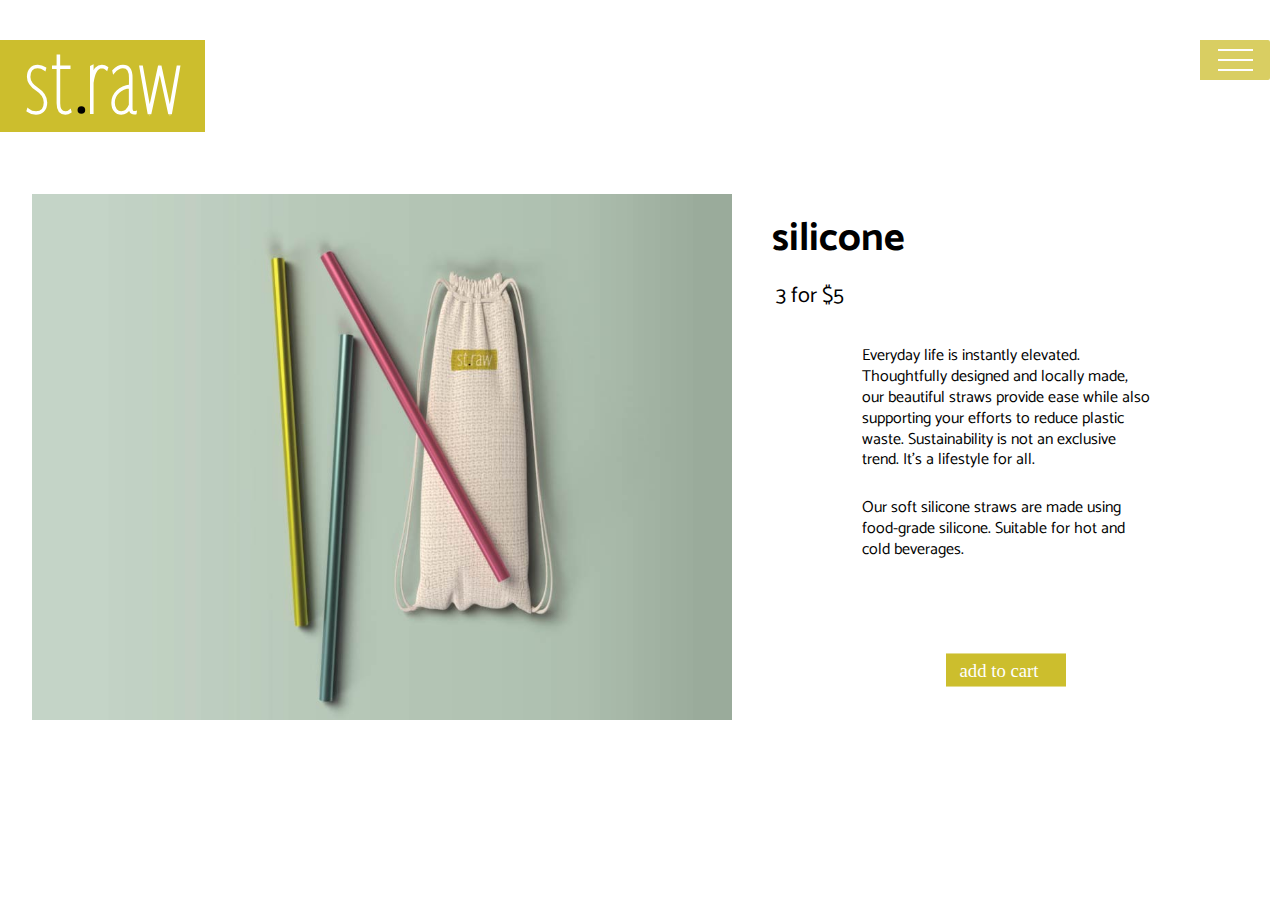
==== product-silicone.html @ 95b0e968 "pages added" ====
<!DOCTYPE html>
<html lang="en">
<head>
    <meta charset="UTF-8">
    <meta name="viewport" content="width=device-width, initial-scale=1.0">
    <title>st. raw</title>
    <link rel="stylesheet" href="./assets/css/style-product.css">
    <link rel="stylesheet" media="screen and (min-width: 992px)" href="./assets/css/desktop-product.css">
</head>
<body>

    <header class="header logo-nav-wrapper header-shrink">
        <div>
            <img src="./assets/img/st-raw.svg" alt="saint raw logo" class="logo">
            <!--h1 class="company-title">st. raw</h1-->

        </div>


        <nav>
            <div class="outer-menu">
                <input class="checkbox-toggle" type="checkbox" />
                <div class="hamburger">
                    <div></div>
                </div>
                <div class="menu">
                    <div>
                        <div>
                            <ul>
                                <li><a href="#">home</a></li>
                                <li><a href="#">shop</a></li>
                                <li><a href="#">about</a></li>
                                <li><a href="#">my cart</a></li>
                            </ul>
                        </div>
                    </div>
                </div>
            </div>
        </nav>

    </header>

    <main>
        <div class="products">

            <div class="product-image">
                <img src="./assets/img/metal-product-shot.jpg" alt="">
            </div>

            <h1 class="title"> silicone</h1>
            <h2 class="price"> 3 for $5</h2>
            <p class="description">Everyday life is instantly elevated. Thoughtfully designed and locally made, our beautiful straws provide ease while also supporting your efforts to reduce plastic waste. Sustainability is not an exclusive trend. It’s a lifestyle for all.
            </p>

            <p class="material-description">
                Our soft silicone straws are made using food-grade silicone. Suitable for hot and cold beverages.
            </p>


            <div class="add-to-cart">
                <a href=""><img src="./assets/img/add-to-cart-icon.svg" width="120" height="120" alt="add to cart button">
                </a>
            </div>
        </div>

    </main>



</body>
</html>
---- assets/css/style-product.css ----
@import url('https://fonts.googleapis.com/css2?family=Catamaran:wght@100;200&family=Oxygen:wght@300&display=swap');

html {
  scroll-behavior: smooth;
}

body {
  background: #ffffff;
  margin: 0;
  padding: 0;
}

.header {
  display: grid;
  grid-template-columns: 1fr 1fr;
}

.logo {
  width: 40%;
  margin-top: 30px;
}

.logo-nav-wrapper {
  position: sticky;
  position: -webkit-sticky;
  top: 0;
  z-index: 3;
  background: #fff;
}

.logo-nav-wrapper.header-shrink {
  padding: 10px 0;
}

.products {
  display: grid;
  grid-template-columns: 1fr;
  grid-template-rows: 1fr 1fr 1fr 1fr;
}

.title {
  grid-column: 1 / 2;
  grid-row: 2 / 3;
  margin-top: 3.5em;
  margin-left: 1em;
  font-family: 'Catamaran', sans-serif;
  font-size: 28px;
}

.price {
  grid-column: 1 / 2;
  grid-row: 2 / 3;
  margin-top: 8.5em;
  margin-left: 2em;
  font-family: 'Catamaran', sans-serif;
  font-size: 16px;
  font-weight: normal;
}

.product-image {
  /* place-self: center; */
  grid-column: 1 / 2;
  grid-row: 1 / 3;
}
.product-image img {
  margin-top: 2em;
  width: 100%;
}

.description {
  grid-column: 1 / 2;
  grid-row: 2 / 4;
  margin-top: 14em;
  margin-left: auto;
  margin-right: auto;
  width: 18em;
  font-family: 'Catamaran', sans-serif;
  font-size: 13px;
  line-height: 1.3;
}

.material-description {
  grid-column: 1 / 2;
  grid-row: 3 / 4;
  margin-top: 9em;
  margin-left: auto;
  margin-right: auto;
  width: 18em;
  font-family: 'Catamaran', sans-serif;
  font-size: 13px;
  line-height: 1.3;
}

.add-to-cart {
  grid-column: 1 / 2;
  grid-row: 4 / 5;
  margin-top: -4em;
  place-self: center;
}

/*navigation-style*/
.flex-center {
  display: -webkit-box;
  display: flex;
  -webkit-box-align: center;
  align-items: center;
  -webkit-box-pack: center;
  justify-content: center;
}

a,
a:visited,
a:hover,
a:active {
  color: inherit;
  text-decoration: none;
}

.outer-menu {
  position: fixed;
  margin-top: 30px;
  right: 10px;
  z-index: 1;
}
.outer-menu .checkbox-toggle {
  position: absolute;
  top: 0;
  right: 0;
  z-index: 2;
  cursor: pointer;
  width: 60px;
  height: 60px;
  opacity: 0;
}
.outer-menu .checkbox-toggle:checked + .hamburger > div {
  transform: rotate(135deg);
}

.outer-menu .checkbox-toggle:checked + .hamburger > div:before,
.outer-menu .checkbox-toggle:checked + .hamburger > div:after {
  top: 0;
  transform: rotate(90deg);
}
.outer-menu .checkbox-toggle:checked + .hamburger > div:after {
  opacity: 0;
}
.outer-menu .checkbox-toggle:checked ~ .menu {
  pointer-events: auto;
  visibility: visible;
}
.outer-menu .checkbox-toggle:checked ~ .menu > div {
  transform: scale(1);
  transition-duration: 0.75s;
}
.outer-menu .checkbox-toggle:checked ~ .menu > div > div {
  opacity: 1;
  transition: opacity 0.4s ease 0.4s;
}
.outer-menu .checkbox-toggle:hover + .hamburger {
  box-shadow: inset 0 0 10px rgba(0, 0, 0, 0.1);
}
.outer-menu .checkbox-toggle:checked:hover + .hamburger > div {
  transform: rotate(225deg);
}
.outer-menu .hamburger {
  position: absolute;
  margin-top: 0;
  right: 0;
  z-index: 1;
  width: 70px;
  height: 40px;
  margin-right: 0;
  background: rgba(204, 190, 45, 0.75);
  border-radius: 0 0.12em 0.12em 0;
  cursor: pointer;
  transition: box-shadow 0.2s ease;
  backface-visibility: hidden;
  display: -webkit-box;
  display: flex;
  -webkit-box-align: center;
  align-items: center;
  -webkit-box-pack: center;
  justify-content: center;
}

.outer-menu .hamburger > div {
  position: relative;
  -webkit-box-flex: 0;
  flex: none;
  width: 50%;
  height: 2px;
  background: #fefefe;
  transition: all 0.2s ease;
  display: -webkit-box;
  display: flex;
  -webkit-box-align: center;
  align-items: center;
  -webkit-box-pack: center;
  justify-content: center;
}
.outer-menu .hamburger > div:before,
.outer-menu .hamburger > div:after {
  content: '';
  position: absolute;
  z-index: 1;
  top: -10px;
  right: 0;
  width: 100%;
  height: 2px;
  background: inherit;
  transition: all 0.4s ease;
}
.outer-menu .hamburger > div:after {
  top: 10px;
}
.outer-menu .menu {
  position: fixed;
  top: 0;
  right: 0;
  width: 100%;
  height: 100%;
  pointer-events: none;
  visibility: hidden;
  overflow: hidden;
  backface-visibility: hidden;
  outline: 1px solid transparent;
  display: -webkit-box;
  display: flex;
  -webkit-box-align: center;
  align-items: center;
  -webkit-box-pack: center;
  justify-content: center;
}
.outer-menu .menu > div {
  width: 200vw;
  height: 200vw;
  color: #fefefe;
  background: rgba(204, 190, 45, 0.97);
  border-radius: 50%;
  transition: all 0.4s ease;
  -webkit-box-flex: 0;
  flex: none;
  transform: scale(0);
  backface-visibility: hidden;
  overflow: hidden;
  display: -webkit-box;
  display: flex;
  -webkit-box-align: center;
  align-items: center;
  -webkit-box-pack: center;
  justify-content: center;
}
.outer-menu .menu > div > div {
  text-align: center;
  max-width: 90vw;
  max-height: 100vh;
  opacity: 0;
  transition: opacity 0.4s ease;
  overflow-y: auto;
  -webkit-box-flex: 0;
  flex: none;
  display: -webkit-box;
  display: flex;
  -webkit-box-align: center;
  align-items: center;
  -webkit-box-pack: center;
  justify-content: center;
}
.outer-menu .menu > div > div > ul {
  list-style: none;
  padding: 0 1em;
  margin: 0;
  display: block;
  max-height: 100vh;
}
.outer-menu .menu > div > div > ul > li {
  padding: 0;
  margin: 1em;
  font-size: 30px;
  display: block;
}
.outer-menu .menu > div > div > ul > li > a {
  position: relative;
  display: inline;
  cursor: pointer;
  transition: color 0.4s ease;
}
.outer-menu .menu > div > div > ul > li > a:hover {
  color: #e5e5e5;
}
.outer-menu .menu > div > div > ul > li > a:hover:after {
  width: 100%;
}
.outer-menu .menu > div > div > ul > li > a:after {
  content: '';
  position: absolute;
  z-index: 1;
  bottom: -0.15em;
  right: 0;
  width: 0;
  height: 2px;
  background: #e5e5e5;
  transition: width 0.4s ease;
}

li {
  display: inline;
  padding-right: 10px;
}
/*navigation-style-end*/
---- assets/css/desktop-product.css ----
@import url('https://fonts.googleapis.com/css2?family=Catamaran:wght@100;200&family=Oxygen:wght@300&display=swap');

html {
  scroll-behavior: smooth;
}

body {
  background: #ffffff;
  margin: 0;
  padding: 0;
}

.header {
  display: grid;
  grid-template-columns: 20% 20% 20% 20% 20%;
  gap: 25px;
}

.logo {
  width: 80%;
  margin-top: 30px;
}

.logo-nav-wrapper {
  position: sticky;
  position: -webkit-sticky;
  top: 0;
  z-index: 3;
  background: #fff;
}

.logo-nav-wrapper.header-shrink {
  padding: 10px 0;
}

.products {
  display: grid;
  grid-template-columns: 1fr 1fr;
  grid-template-rows: 1fr 80px;
}

.title {
  grid-column: 2 / 2;
  grid-row: 1 / 1;
  margin-top: 1.5em;
  font-family: 'Catamaran', sans-serif;
  font-size: 40px;
}

.price {
  grid-column: 2 / 2;
  grid-row: 1 / 1;
  margin-top: 6em;
  font-family: 'Catamaran', sans-serif;
  font-size: 22px;
}

.product-image {
  /* place-self: center; */
  grid-column: 1 / 1;
  grid-row: 1 / 1;
}
.product-image img {
  margin-top: 3em;
  margin-left: 2em;
  width: 700px;
}

.description {
  grid-column: 2 / 2;
  grid-row: 1 / 1;
  margin-top: 12.5em;
  font-family: 'Catamaran', sans-serif;
  font-size: 16px;
}

.material-description {
  grid-column: 2 / 2;
  grid-row: 1 / 1;
  margin-top: 22em;
  font-family: 'Catamaran', sans-serif;
  font-size: 16px;
}

.add-to-cart {
  grid-column: 2 / 2;
  grid-row: 1 / 1;
  margin-top: 29em;
}

/*navigation-style*/
.flex-center {
  display: -webkit-box;
  display: flex;
  -webkit-box-align: center;
  align-items: center;
  -webkit-box-pack: center;
  justify-content: center;
}

a,
a:visited,
a:hover,
a:active {
  color: inherit;
  text-decoration: none;
}

.outer-menu {
  position: fixed;
  margin-top: 30px;
  right: 10px;
  z-index: 1;
}
.outer-menu .checkbox-toggle {
  position: absolute;
  top: 0;
  right: 0;
  z-index: 2;
  cursor: pointer;
  width: 60px;
  height: 60px;
  opacity: 0;
}
.outer-menu .checkbox-toggle:checked + .hamburger > div {
  transform: rotate(135deg);
}

.outer-menu .checkbox-toggle:checked + .hamburger > div:before,
.outer-menu .checkbox-toggle:checked + .hamburger > div:after {
  top: 0;
  transform: rotate(90deg);
}
.outer-menu .checkbox-toggle:checked + .hamburger > div:after {
  opacity: 0;
}
.outer-menu .checkbox-toggle:checked ~ .menu {
  pointer-events: auto;
  visibility: visible;
}
.outer-menu .checkbox-toggle:checked ~ .menu > div {
  transform: scale(1);
  transition-duration: 0.75s;
}
.outer-menu .checkbox-toggle:checked ~ .menu > div > div {
  opacity: 1;
  transition: opacity 0.4s ease 0.4s;
}
.outer-menu .checkbox-toggle:hover + .hamburger {
  box-shadow: inset 0 0 10px rgba(0, 0, 0, 0.1);
}
.outer-menu .checkbox-toggle:checked:hover + .hamburger > div {
  transform: rotate(225deg);
}
.outer-menu .hamburger {
  position: absolute;
  margin-top: 0;
  right: 0;
  z-index: 1;
  width: 70px;
  height: 40px;
  margin-right: 0;
  background: rgba(204, 190, 45, 0.75);
  border-radius: 0 0.12em 0.12em 0;
  cursor: pointer;
  transition: box-shadow 0.2s ease;
  backface-visibility: hidden;
  display: -webkit-box;
  display: flex;
  -webkit-box-align: center;
  align-items: center;
  -webkit-box-pack: center;
  justify-content: center;
}

.outer-menu .hamburger > div {
  position: relative;
  -webkit-box-flex: 0;
  flex: none;
  width: 50%;
  height: 2px;
  background: #fefefe;
  transition: all 0.2s ease;
  display: -webkit-box;
  display: flex;
  -webkit-box-align: center;
  align-items: center;
  -webkit-box-pack: center;
  justify-content: center;
}
.outer-menu .hamburger > div:before,
.outer-menu .hamburger > div:after {
  content: '';
  position: absolute;
  z-index: 1;
  top: -10px;
  right: 0;
  width: 100%;
  height: 2px;
  background: inherit;
  transition: all 0.4s ease;
}
.outer-menu .hamburger > div:after {
  top: 10px;
}
.outer-menu .menu {
  position: fixed;
  top: 0;
  right: 0;
  width: 100%;
  height: 100%;
  pointer-events: none;
  visibility: hidden;
  overflow: hidden;
  backface-visibility: hidden;
  outline: 1px solid transparent;
  display: -webkit-box;
  display: flex;
  -webkit-box-align: center;
  align-items: center;
  -webkit-box-pack: center;
  justify-content: center;
}
.outer-menu .menu > div {
  width: 200vw;
  height: 200vw;
  color: #fefefe;
  background: rgba(204, 190, 45, 0.97);
  border-radius: 50%;
  transition: all 0.4s ease;
  -webkit-box-flex: 0;
  flex: none;
  transform: scale(0);
  backface-visibility: hidden;
  overflow: hidden;
  display: -webkit-box;
  display: flex;
  -webkit-box-align: center;
  align-items: center;
  -webkit-box-pack: center;
  justify-content: center;
}
.outer-menu .menu > div > div {
  text-align: center;
  max-width: 90vw;
  max-height: 100vh;
  opacity: 0;
  transition: opacity 0.4s ease;
  overflow-y: auto;
  -webkit-box-flex: 0;
  flex: none;
  display: -webkit-box;
  display: flex;
  -webkit-box-align: center;
  align-items: center;
  -webkit-box-pack: center;
  justify-content: center;
}
.outer-menu .menu > div > div > ul {
  list-style: none;
  padding: 0 1em;
  margin: 0;
  display: block;
  max-height: 100vh;
}
.outer-menu .menu > div > div > ul > li {
  padding: 0;
  margin: 1em;
  font-size: 30px;
  display: block;
}
.outer-menu .menu > div > div > ul > li > a {
  position: relative;
  display: inline;
  cursor: pointer;
  transition: color 0.4s ease;
}
.outer-menu .menu > div > div > ul > li > a:hover {
  color: #e5e5e5;
}
.outer-menu .menu > div > div > ul > li > a:hover:after {
  width: 100%;
}
.outer-menu .menu > div > div > ul > li > a:after {
  content: '';
  position: absolute;
  z-index: 1;
  bottom: -0.15em;
  right: 0;
  width: 0;
  height: 2px;
  background: #e5e5e5;
  transition: width 0.4s ease;
}

li {
  display: inline;
  padding-right: 10px;
}
/*navigation-style-end*/
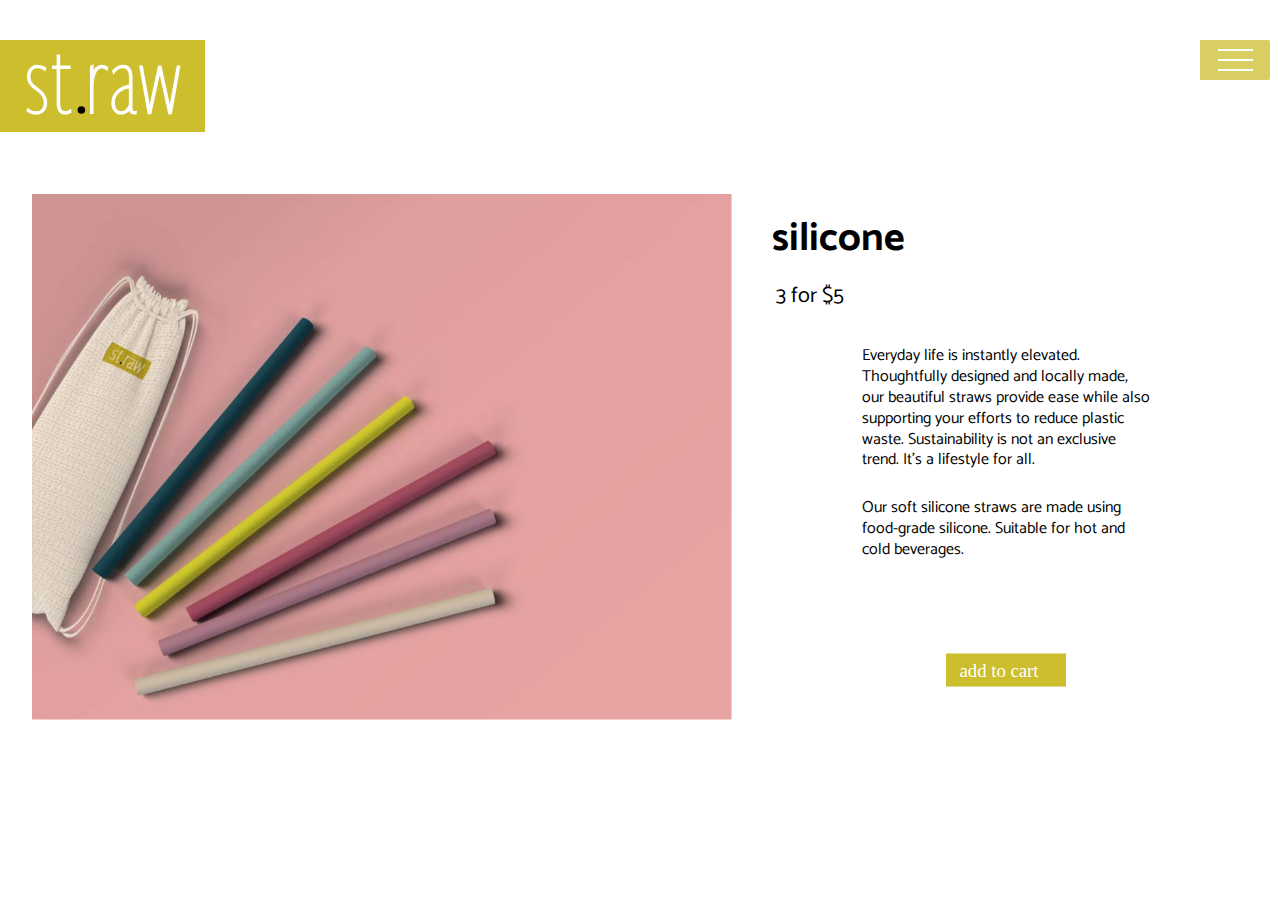
==== commit 545d9bec: "added silicone" ====
--- a/product-silicone.html
+++ b/product-silicone.html
@@ -44,7 +44,7 @@
         <div class="products">
 
             <div class="product-image">
-                <img src="./assets/img/metal-product-shot.jpg" alt="">
+                <img src="./assets/img/silicone-product-shot.jpg" alt="silicone straws and a pouch">
             </div>
 
             <h1 class="title"> silicone</h1>
